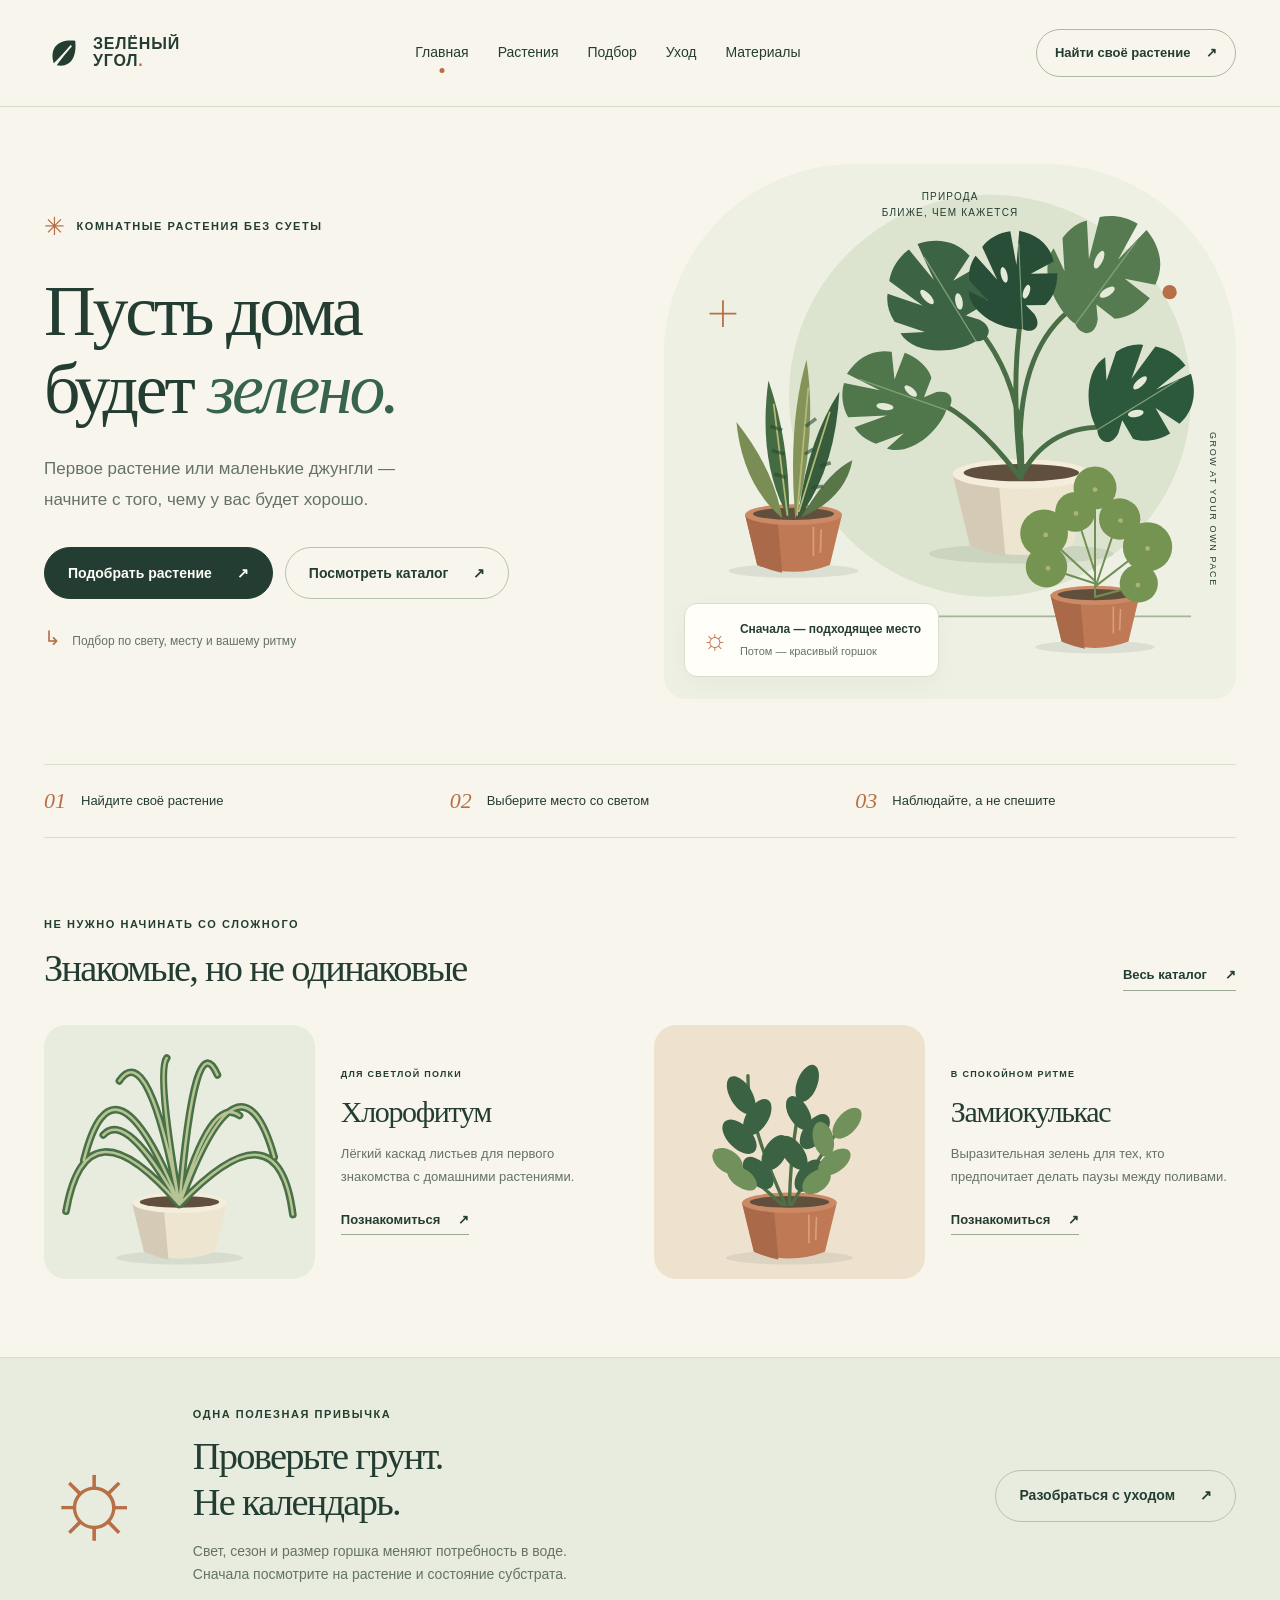
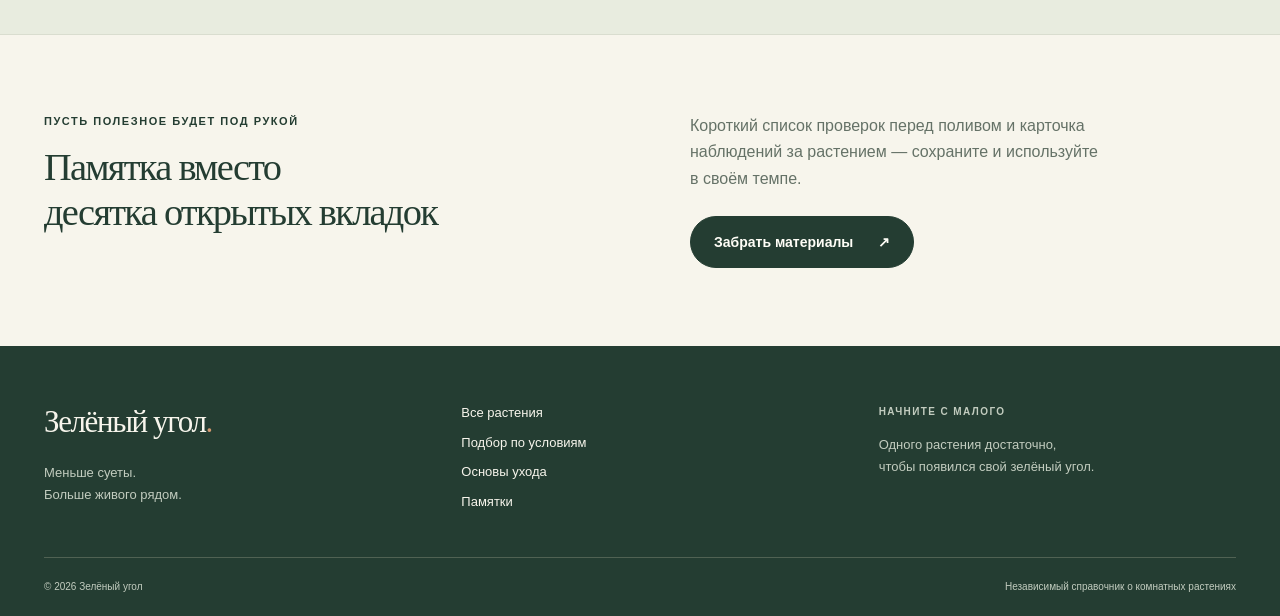
==== index.html @ b801e785 "Create Green Corner plant guide" ====
<!doctype html>
<html lang="ru"><head><meta charset="utf-8"><meta name="viewport" content="width=device-width,initial-scale=1"><meta name="theme-color" content="#243d32"><title>Растения для вашего дома — Зелёный угол</title><meta name="description" content="Выберите комнатное растение под условия своего дома. Простой подбор, понятный уход и полезные памятки."><link rel="icon" href="assets/favicon.svg" type="image/svg+xml"><link rel="stylesheet" href="assets/styles.css"><script src="assets/app.js" defer></script></head>
<body><a class="skip-link" href="#main">К содержанию</a><header class="site-header"><div class="shell header-inner"><a class="brand" href="index.html" aria-label="Зелёный угол — главная"><svg viewBox="0 0 40 40" aria-hidden="true"><path d="M10 30C5 13 16 5 32 7c2 17-5 28-19 25L28 12Z" fill="currentColor"/><path d="M8 35 28 12" stroke="#f7f5ec" stroke-width="2"/></svg><span>ЗЕЛЁНЫЙ<br>УГОЛ<span class="brand-dot">.</span></span></a><button class="menu-toggle" type="button" aria-expanded="false" aria-controls="site-nav">Меню <span aria-hidden="true">☰</span></button><nav id="site-nav" class="site-nav" aria-label="Основная навигация"><a href="index.html" aria-current="page">Главная</a><a href="catalog.html" >Растения</a><a href="selector.html" >Подбор</a><a href="care.html" >Уход</a><a href="materials.html" >Материалы</a></nav><a class="header-cta" href="selector.html">Найти своё растение <span aria-hidden="true">↗</span></a></div></header>
<main id="main">
<section class="shell hero"><div class="hero-copy"><div class="eyebrow"><span class="small-sun" aria-hidden="true">✳</span> КОМНАТНЫЕ РАСТЕНИЯ БЕЗ СУЕТЫ</div><h1>Пусть дома<br>будет <em>зелено.</em></h1><p class="lede">Первое растение или маленькие джунгли —<br class="desktop-only"> начните с того, чему у вас будет хорошо.</p><div class="button-row"><a class="button " href="selector.html">Подобрать растение <span aria-hidden="true">↗</span></a><a class="button button-secondary" href="catalog.html">Посмотреть каталог <span aria-hidden="true">↗</span></a></div><p class="hero-footnote"><span aria-hidden="true">↳</span> Подбор по свету, месту и вашему ритму</p></div><div class="hero-art"><div class="art-label">ПРИРОДА<br>БЛИЖЕ, ЧЕМ КАЖЕТСЯ</div><svg viewBox="0 0 640 590" role="img" aria-label="Комнатные растения в терракотовом и светлом горшках"><circle cx="365" cy="255" r="225" fill="#dce3ce"/><path d="M60 502h530" stroke="#a7b59b" stroke-width="2"/><use href="assets/plants.svg#snake" x="-10" y="175" width="310" height="310"/><use href="assets/plants.svg#monstera" x="180" y="20" width="440" height="480"/><use href="assets/plants.svg#pilea" x="340" y="285" width="285" height="280"/><path d="M66 148v30m-15-15h30" stroke="#b76f46" stroke-width="2"/><circle cx="566" cy="139" r="8" fill="#b76f46"/></svg><div class="art-note"><span class="note-icon" aria-hidden="true">☼</span><div><strong>Сначала — подходящее место</strong><span>Потом — красивый горшок</span></div></div><span class="vertical-label">GROW AT YOUR OWN PACE</span></div></section>
<div class="shell steps-strip"><div><span>01</span> Найдите своё растение</div><div><span>02</span> Выберите место со светом</div><div><span>03</span> Наблюдайте, а не спешите</div></div>
<section class="section shell"><div class="section-heading"><div><span class="eyebrow">НЕ НУЖНО НАЧИНАТЬ СО СЛОЖНОГО</span><h2>Знакомые, но не одинаковые</h2></div><a class="text-link" href="catalog.html">Весь каталог <span aria-hidden="true">↗</span></a></div><div class="featured-grid"><a class="feature-plant" href="catalog.html#spider"><div class="feature-picture"><svg class="plant-art " viewBox="0 0 320 300" role="img" aria-label="Иллюстрация растения"><use href="assets/plants.svg#spider"></use></svg></div><div><span class="eyebrow">ДЛЯ СВЕТЛОЙ ПОЛКИ</span><h3>Хлорофитум</h3><p>Лёгкий каскад листьев для первого знакомства с домашними растениями.</p><span class="text-link">Познакомиться <span aria-hidden="true">↗</span></span></div></a><a class="feature-plant" href="catalog.html#zz"><div class="feature-picture sand"><svg class="plant-art " viewBox="0 0 320 300" role="img" aria-label="Иллюстрация растения"><use href="assets/plants.svg#zz"></use></svg></div><div><span class="eyebrow">В СПОКОЙНОМ РИТМЕ</span><h3>Замиокулькас</h3><p>Выразительная зелень для тех, кто предпочитает делать паузы между поливами.</p><span class="text-link">Познакомиться <span aria-hidden="true">↗</span></span></div></a></div></section>
<section class="care-banner"><div class="shell banner-inner"><span class="banner-number" aria-hidden="true">☼</span><div><span class="eyebrow">ОДНА ПОЛЕЗНАЯ ПРИВЫЧКА</span><h2>Проверьте грунт.<br>Не календарь.</h2><p>Свет, сезон и размер горшка меняют потребность в воде.<br>Сначала посмотрите на растение и состояние субстрата.</p></div><a class="button button-secondary" href="care.html">Разобраться с уходом <span aria-hidden="true">↗</span></a></div></section>
<section class="section shell closing"><div><span class="eyebrow">ПУСТЬ ПОЛЕЗНОЕ БУДЕТ ПОД РУКОЙ</span><h2>Памятка вместо<br>десятка открытых вкладок</h2></div><div><p>Короткий список проверок перед поливом и карточка наблюдений за растением — сохраните и используйте в своём темпе.</p><a class="button " href="materials.html">Забрать материалы <span aria-hidden="true">↗</span></a></div></section></main><footer class="site-footer"><div class="shell footer-top"><div><a class="footer-brand" href="index.html">Зелёный угол<span>.</span></a><p>Меньше суеты.<br>Больше живого рядом.</p></div><div class="footer-links"><a href="catalog.html">Все растения</a><a href="selector.html">Подбор по условиям</a><a href="care.html">Основы ухода</a><a href="materials.html">Памятки</a></div><div class="footer-note"><span class="eyebrow">НАЧНИТЕ С МАЛОГО</span><p>Одного растения достаточно,<br>чтобы появился свой зелёный угол.</p></div></div><div class="shell footer-bottom"><span>© 2026 Зелёный угол</span><span>Независимый справочник о комнатных растениях</span></div></footer></body></html>
---- assets/styles.css ----
:root{--paper:#f7f5ec;--ink:#243d32;--green:#37644a;--muted:#657267;--line:#d9ddcf;--sage:#e8ecdf;--sand:#eee2cf;--orange:#b76f46;--white:#fffef9;--radius:22px}*{box-sizing:border-box}html{scroll-behavior:smooth;scroll-padding-top:110px}body{margin:0;background:var(--paper);color:var(--ink);font-family:"Segoe UI",Arial,sans-serif;font-size:16px;line-height:1.65}a{color:inherit;text-decoration:none}button,input{font:inherit}button,a,input,summary{-webkit-tap-highlight-color:transparent}a:focus-visible,button:focus-visible,summary:focus-visible,input:focus-visible{outline:3px solid var(--orange);outline-offset:5px}button{cursor:pointer}button:disabled{cursor:default}h1,h2,h3,p{margin:0}h1,h2,h3{font-weight:400}h1,h2,h3,.footer-brand{font-family:Georgia,"Times New Roman",serif;letter-spacing:-.045em}h1{font-size:clamp(46px,5.6vw,84px);line-height:1.09}h2{font-size:clamp(31px,3vw,44px);line-height:1.18}h3{font-size:30px;line-height:1.2}em{font-weight:400;color:var(--green)}p{color:var(--muted)}.shell{width:min(1240px,calc(100% - 88px));margin-inline:auto}.eyebrow{font-size:11px;line-height:1.5;font-weight:700;letter-spacing:.14em;display:block}.lede{font-size:18px;line-height:1.8;max-width:650px}.site-header{background:var(--paper);border-bottom:1px solid var(--line)}.header-inner{min-height:106px;display:flex;align-items:center;gap:40px;justify-content:space-between}.brand{display:flex;align-items:center;gap:10px;line-height:1.04;font-weight:800;font-size:16px;letter-spacing:.05em;flex-shrink:0}.brand svg{width:39px;height:39px}.brand-dot{color:var(--orange)}.site-nav{display:flex;align-items:center;gap:29px;font-size:14px}.site-nav a{padding:10px 0;position:relative}.site-nav a[aria-current=page]:after{content:"";position:absolute;width:5px;height:5px;border-radius:50%;background:var(--orange);bottom:2px;left:50%;transform:translateX(-50%)}.site-nav a:hover{color:var(--orange)}.header-cta{font-size:13px;font-weight:600;padding:12px 18px;border:1px solid #aeb8a8;border-radius:100px;white-space:nowrap}.header-cta span{margin-left:12px}.header-cta:hover{background:var(--sage)}.menu-toggle{display:none}.skip-link{position:absolute;left:24px;top:-70px;z-index:20;background:var(--ink);color:white;padding:12px 20px;border-radius:8px}.skip-link:focus{top:10px}.hero{display:grid;grid-template-columns:1.05fr 1fr;align-items:center;gap:20px;padding-block:57px 65px}.hero-copy{padding-block:20px}.hero .eyebrow{display:flex;align-items:center;gap:10px;margin-bottom:27px}.small-sun{font-size:25px;color:var(--orange);font-weight:400}.hero h1{margin-bottom:26px}.hero .lede{font-size:17px}.button-row{display:flex;gap:12px;flex-wrap:wrap;align-items:center}.hero .button-row{margin-top:32px}.button{display:inline-flex;align-items:center;justify-content:center;gap:25px;min-height:52px;padding:13px 23px;background:var(--ink);color:#fffef7;border:1px solid var(--ink);border-radius:100px;font-size:14px;font-weight:600;line-height:1.5;transition:background .18s,transform .18s;max-width:100%}.button:hover{background:#365c46;transform:translateY(-2px)}.button-secondary{color:var(--ink);background:transparent;border-color:#b9c2b0}.button-secondary:hover{background:var(--sage)}.hero-footnote{font-size:12px;margin-top:23px}.hero-footnote span{color:var(--orange);font-size:20px;margin-right:8px}.hero-art{position:relative;min-width:0;background:#edf0e3;border-radius:190px 190px 22px 22px;overflow:hidden;align-self:stretch;min-height:535px}.hero-art>svg{display:block;width:100%;height:100%;max-height:590px;position:absolute;bottom:0}.art-label{position:absolute;top:37px;left:38px;z-index:1;font-size:10px;line-height:1.55;letter-spacing:.12em}.art-note{position:absolute;bottom:22px;left:20px;display:flex;align-items:center;gap:12px;padding:13px 17px;background:var(--white);border:1px solid var(--line);border-radius:13px;box-shadow:0 8px 25px #243d3208}.art-note strong{display:block;font-size:12px;font-weight:600}.art-note div>span{display:block;font-size:11px;color:var(--muted);margin-top:2px}.note-icon{font-size:28px;color:var(--orange)}.vertical-label{position:absolute;right:16px;top:50%;writing-mode:vertical-rl;font-size:9px;letter-spacing:.18em}.steps-strip{display:grid;grid-template-columns:repeat(3,1fr);border-block:1px solid var(--line);padding:23px 0;gap:25px;font-size:13px}.steps-strip>div{display:flex;gap:15px;align-items:center}.steps-strip span{font:italic 22px Georgia,serif;color:var(--orange)}.section{padding-block:78px}.section-heading{display:flex;justify-content:space-between;align-items:end;gap:30px;margin-bottom:34px}.section-heading .eyebrow{margin-bottom:13px}.text-link{display:inline-flex;gap:18px;align-items:center;font-size:13px;font-weight:600;border-bottom:1px solid #9aaa95;padding-bottom:4px;width:fit-content}.text-link:hover{color:var(--orange);border-color:var(--orange)}.featured-grid{display:grid;grid-template-columns:1fr 1fr;gap:28px}.feature-plant{display:grid;grid-template-columns:.95fr 1fr;gap:26px;align-items:center}.feature-picture{border-radius:var(--radius);background:var(--sage);overflow:hidden;min-width:0}.feature-picture.sand{background:var(--sand)}.plant-art{display:block;width:100%;height:auto}.feature-plant .plant-art{transition:transform .3s}.feature-plant:hover .plant-art{transform:translateY(-5px)}.feature-plant .eyebrow{font-size:9px;margin-bottom:12px}.feature-plant h3{margin-bottom:12px}.feature-plant p{font-size:13px;line-height:1.8;margin-bottom:17px}.care-banner{background:var(--sage);border-block:1px solid var(--line)}.banner-inner{display:flex;align-items:center;gap:48px;padding-block:48px}.banner-number{font-size:110px;line-height:1;color:var(--orange);font-family:Georgia,serif}.banner-inner h2{margin-block:12px 15px}.banner-inner p{font-size:14px}.banner-inner>.button{margin-left:auto;flex-shrink:0}.closing{display:grid;grid-template-columns:1fr 1fr;gap:100px}.closing .eyebrow{margin-bottom:15px}.closing p{margin-bottom:24px;max-width:420px}.site-footer{background:var(--ink);color:var(--paper);padding-top:50px}.footer-top{display:grid;grid-template-columns:1fr 1fr 1fr;gap:60px;padding-bottom:45px}.footer-brand{font-size:31px}.footer-brand span{color:#d4986f}.site-footer p{color:#c2ccbf;font-size:13px;margin-top:15px}.footer-links{display:grid;align-content:start;gap:8px;font-size:13px;padding-top:6px}.footer-links a:hover{text-decoration:underline}.footer-note{padding-top:8px}.footer-note .eyebrow{font-size:10px;color:#c2ccbf}.footer-bottom{display:flex;justify-content:space-between;gap:20px;border-top:1px solid #506253;padding-block:21px;font-size:10px;color:#c2ccbf}.page-intro{padding-block:60px 48px}.page-intro .eyebrow{color:var(--orange);margin-bottom:23px}.page-intro h1{font-size:clamp(44px,5vw,70px);margin-bottom:25px}.page-intro .lede{font-size:16px;max-width:680px}.catalog-section{padding-bottom:28px}.catalog-toolbar{display:flex;gap:20px;justify-content:space-between;align-items:center;border-top:1px solid var(--line);padding-block:19px 30px}.catalog-toolbar p{font-size:12px}.plant-grid{display:grid;grid-template-columns:repeat(3,1fr);gap:28px}.plant-card{background:var(--white);border:1px solid var(--line);border-radius:var(--radius);overflow:hidden;scroll-margin-top:30px}.plant-picture{position:relative;background:#e9eddf}.tone-1{background:#ece3d3}.tone-2{background:#e2e9e0}.plant-picture>.plant-art{height:275px;padding:15px 28px 33px}.plant-index{position:absolute;left:22px;top:16px;font:italic 18px Georgia,serif;color:#6b7867}.plant-picture-tag{display:block;position:absolute;bottom:15px;left:22px;right:15px;font-size:10px}.plant-card-body{padding:25px 25px 15px}.latin{font-size:10px;letter-spacing:.02em;margin-bottom:5px;font-style:italic}.plant-card h2{font-size:30px;margin-bottom:16px}.plant-card-body>p:not(.latin){font-size:13px;min-height:115px}.plant-facts{margin:22px 0 0;font-size:11px}.plant-facts>div{display:grid;grid-template-columns:48px 1fr;gap:12px;border-top:1px solid var(--line);padding-block:10px}.plant-facts dt{color:var(--muted)}.plant-facts dd{margin:0}.plant-card details{border-top:1px solid var(--line);margin-top:0;padding-top:12px}.plant-card summary{display:flex;justify-content:space-between;gap:10px;cursor:pointer;font-size:11px;font-weight:600;list-style:none;padding-block:3px}.plant-card summary::-webkit-details-marker{display:none}.plant-card details[open] summary>span{transform:rotate(45deg)}.plant-card details p{margin-block:15px;font-size:12px}.source-link{font-size:10px;text-decoration:underline;text-underline-offset:4px}.mini-cta{display:flex;justify-content:space-between;align-items:center;border-top:1px solid var(--line);gap:30px}.mini-cta .eyebrow{color:var(--orange);margin-bottom:12px}.mini-cta p{font-size:14px;margin-top:12px}.selector-layout{display:grid;grid-template-columns:320px 1fr;gap:90px;padding-bottom:80px}.selector-aside{align-self:start;background:var(--sage);border-radius:var(--radius);padding:25px 28px 32px}.aside-art{margin-inline:20px}.selector-aside h2{font-size:30px;margin-top:10px}.selector-aside p{font-size:13px;margin-block:18px}.selector-aside .text-link{font-size:11px}.quiz fieldset{border:0;border-top:1px solid var(--line);margin:0 0 32px;padding:23px 0 0;min-width:0}.quiz legend{font-size:18px;font-weight:600;padding:0 0 14px;line-height:1.5;float:left;width:100%}.quiz legend+*{clear:both}.quiz legend>span{font:italic 20px Georgia,serif;color:var(--orange);margin-right:12px}.choice{display:flex;gap:14px;align-items:center;border:1px solid var(--line);background:var(--white);border-radius:12px;padding:16px 19px;margin-top:10px;cursor:pointer}.choice:has(input:checked){background:#e6eddf;border-color:var(--green)}.choice:hover{border-color:#8a9b81}.choice input{accent-color:var(--green);width:17px;height:17px;margin:0;flex-shrink:0}.choice strong{font-size:13px;display:block;font-weight:600}.choice small{color:var(--muted);font-size:11px;display:block;margin-top:3px}.form-note{font-size:11px;margin-top:14px}.plant-result{background:var(--white);border:1px solid var(--line);border-radius:var(--radius);padding:35px;scroll-margin-top:30px}.plant-result h2{margin-block:13px 18px;font-size:43px}.plant-result>p{font-size:14px}.plant-result .plant-art{max-width:280px;margin:auto}.result-note{font-size:12px!important;border-top:1px solid var(--line);padding-top:20px;margin-bottom:25px}.plant-result .button-row{gap:10px}.plant-result .button{font-size:12px;padding-inline:18px;gap:15px}.care-layout{display:grid;grid-template-columns:245px 1fr;gap:80px;padding-block:10px 80px}.care-toc{display:grid;align-content:start;gap:14px;font-size:13px;position:sticky;top:25px;align-self:start}.care-toc .eyebrow{font-size:9px;margin-bottom:8px;color:var(--muted)}.care-toc a:hover{color:var(--orange)}.care-articles{max-width:760px}.care-articles article{border-top:1px solid var(--line);padding-block:30px 40px;scroll-margin-top:25px}.article-number{font-size:10px;font-weight:700;letter-spacing:.12em;color:var(--orange);display:block;margin-bottom:18px}.care-articles h2{font-size:38px;margin-bottom:23px}.care-articles p{margin-top:17px;font-size:15px}.article-takeaway{background:var(--sage);border-left:3px solid var(--green);padding:20px 24px;color:var(--ink)}.light-diagram{display:flex;gap:35px;align-items:center;background:var(--white);border:1px solid var(--line);padding:26px 32px;margin-top:25px;border-radius:15px}.window-shape{border:2px solid var(--orange);width:75px;height:95px;font-size:40px;display:grid;place-content:center;color:var(--orange);flex-shrink:0}.light-diagram>div:last-child{display:flex;align-items:center;gap:20px;flex-wrap:wrap}.light-diagram span{font-size:9px;letter-spacing:.1em}.light-dots{color:#9bab85;font-size:23px;letter-spacing:.12em}.care-steps{padding-left:20px;color:var(--muted);font-size:14px}.care-steps li{padding:7px 0 7px 8px}.care-steps strong{color:var(--ink);font-weight:600}.care-articles .text-link{margin-top:20px}.observation-card{border:1px solid var(--line);padding:22px;border-radius:13px;margin-block:22px}.observation-card p{margin-top:10px;font-size:14px}.sources-block ul{list-style:none;padding:0;font-size:13px}.sources-block li{margin-top:10px;text-decoration:underline;text-underline-offset:4px}.downloads-section{border-top:1px solid var(--line)}.download-card{display:grid;grid-template-columns:1fr 1.15fr;gap:90px;padding:55px 55px 65px;align-items:center}.download-card+.download-card{border-top:1px solid var(--line)}.paper-preview{max-width:330px;width:100%;min-height:360px;padding:30px 30px 35px;background:#e1e8d6;box-shadow:8px 10px 0 #dee0d380;transform:rotate(-3deg);position:relative;justify-self:center}.paper-preview>span:first-child{display:block;font-size:9px;letter-spacing:.12em}.paper-preview h2{font-size:48px;margin-top:35px;line-height:1.05}.paper-preview p{font-size:12px;margin-top:25px;line-height:2.3;color:var(--ink)}.paper-leaf{position:absolute;right:24px;bottom:22px;color:var(--orange);font-size:38px}.paper-preview.passport{background:#ecdfcc;transform:rotate(3deg)}.download-copy .eyebrow{color:var(--orange);margin-bottom:18px}.download-copy h2{font-size:40px;margin-bottom:22px}.download-copy>p{font-size:15px;max-width:430px}.file-meta{display:block;font-size:10px;margin-block:23px;color:var(--muted)}.reverse .paper-preview{grid-column:2;grid-row:1}.reverse .download-copy{grid-column:1;grid-row:1}[hidden]{display:none!important}
.hero-art .art-label{left:50%;top:25px;transform:translateX(-50%);text-align:center;white-space:nowrap}
@media(min-width:1500px){.hero{padding-block:75px}.hero-art{min-height:580px}}
@media(max-width:1100px){.shell{width:calc(100% - 56px)}.header-inner{gap:20px}.site-nav{gap:20px}.header-cta{display:none}.hero{gap:30px}.hero-art{min-height:480px}.hero h1{font-size:68px}.hero .button{font-size:12px;gap:12px;padding-inline:18px}.featured-grid{gap:35px}.feature-plant{grid-template-columns:1fr;gap:20px}.feature-picture .plant-art{height:260px}.plant-grid{grid-template-columns:repeat(2,1fr)}.plant-card-body>p:not(.latin){min-height:85px}.selector-layout{grid-template-columns:260px 1fr;gap:45px}.care-layout{grid-template-columns:190px 1fr;gap:45px}.download-card{gap:55px;padding-inline:20px}.closing{gap:50px}.banner-inner{gap:30px}.banner-number{font-size:80px}.banner-inner p br{display:none}}
@media(max-width:760px){html{scroll-padding-top:25px}.shell{width:calc(100% - 40px)}.header-inner{min-height:83px;flex-wrap:wrap;gap:0;position:relative}.brand{font-size:13px}.brand svg{width:32px;height:32px}.menu-toggle{display:flex;gap:14px;align-items:center;font-size:12px;border:1px solid #b7c2af;border-radius:50px;background:transparent;color:var(--ink);padding:8px 15px}.site-nav{display:none;width:100%;padding:10px 0 22px;gap:0;justify-content:space-between;border-top:1px solid var(--line);margin-top:13px;flex-wrap:wrap;font-size:12px}.site-nav.is-open{display:flex}.site-nav a{padding:12px 8px}.hero{grid-template-columns:1fr;padding-block:35px 35px;gap:30px}.hero-copy{padding-block:0}.hero .eyebrow{font-size:9px;letter-spacing:.1em;margin-bottom:20px}.hero h1{font-size:clamp(52px,11vw,70px);margin-bottom:20px}.hero .lede{font-size:15px}.desktop-only{display:none}.hero .button-row{margin-top:24px}.hero .button{font-size:12px;min-height:48px}.hero-footnote{font-size:10px;margin-top:17px}.hero-art{min-height:390px;border-radius:140px 140px 18px 18px;max-width:510px;width:100%;justify-self:center}.art-label{top:25px;left:27px;font-size:8px}.art-note{bottom:16px;left:14px;padding:10px 13px;gap:10px}.art-note strong{font-size:10px}.art-note div>span{font-size:9px}.note-icon{font-size:24px}.vertical-label{font-size:7px;right:13px}.steps-strip{grid-template-columns:1fr;gap:10px;padding-block:20px;font-size:12px}.steps-strip span{font-size:20px}.section{padding-block:46px}.section-heading{align-items:start;flex-direction:column;gap:18px;margin-bottom:26px}.section-heading .eyebrow{font-size:9px}h2{font-size:33px}.featured-grid{grid-template-columns:1fr;gap:30px}.feature-plant{grid-template-columns:.9fr 1fr;gap:20px}.feature-picture .plant-art{height:auto}.feature-plant .eyebrow{font-size:8px;margin-bottom:8px;letter-spacing:.1em}.feature-plant h3{font-size:27px}.feature-plant p{font-size:12px;margin-bottom:12px}.feature-plant .text-link{font-size:11px}.banner-inner{padding-block:32px;display:grid;grid-template-columns:40px 1fr;gap:10px 20px}.banner-number{font-size:50px;align-self:start;margin-top:25px}.banner-inner .eyebrow{font-size:9px}.banner-inner h2{font-size:35px}.banner-inner p{font-size:13px}.banner-inner>.button{grid-column:2;margin-left:0;justify-self:start;margin-top:10px;font-size:12px}.closing{grid-template-columns:1fr;gap:23px}.closing .eyebrow{font-size:9px}.closing p{font-size:14px}.footer-top{grid-template-columns:1fr 1fr;gap:25px;padding-bottom:30px}.footer-note{grid-column:1 / -1;border-top:1px solid #506253;padding-top:22px}.footer-brand{font-size:29px}.site-footer p{font-size:12px}.footer-links{font-size:12px}.footer-bottom{flex-direction:column;gap:6px;font-size:9px}.page-intro{padding-block:38px 35px}.page-intro .eyebrow{font-size:9px;margin-bottom:18px}.page-intro h1{font-size:45px}.page-intro .lede{font-size:14px}.catalog-toolbar{align-items:start;flex-direction:column;gap:13px;padding-block:16px 23px}.catalog-toolbar .text-link{font-size:11px}.plant-grid{grid-template-columns:1fr;gap:23px}.plant-picture>.plant-art{height:270px}.plant-card-body{padding:23px}.plant-card-body>p:not(.latin){min-height:0;font-size:14px}.plant-facts{font-size:12px}.plant-card summary{font-size:12px}.plant-card details p{font-size:13px}.mini-cta{align-items:start;flex-direction:column;gap:23px}.mini-cta .eyebrow{font-size:9px}.selector-layout{grid-template-columns:1fr;gap:30px;padding-bottom:45px}.selector-aside{display:grid;grid-template-columns:90px 1fr;padding:22px;gap:0 20px}.aside-art{grid-row:1 / 4;margin:0;align-self:center}.selector-aside h2{font-size:25px;margin:0}.selector-aside p{font-size:11px;margin-block:10px}.selector-aside .text-link{font-size:10px;grid-column:2}.quiz legend{font-size:16px}.choice{padding:14px}.choice strong{font-size:12px}.choice small{font-size:10px}.plant-result{padding:25px}.plant-result h2{font-size:37px}.plant-result .button-row{align-items:stretch;flex-direction:column}.care-layout{grid-template-columns:1fr;gap:20px;padding-bottom:35px}.care-toc{position:static;border-top:1px solid var(--line);padding-top:20px;grid-template-columns:1fr 1fr;font-size:11px;gap:10px}.care-toc .eyebrow{grid-column:1 / -1}.care-articles h2{font-size:33px}.care-articles p{font-size:14px}.care-articles article{padding-block:25px 30px}.light-diagram{padding:20px;gap:20px}.window-shape{width:50px;height:75px;font-size:28px}.light-diagram>div:last-child{gap:5px;flex-direction:column;align-items:start}.light-dots{font-size:20px}.article-takeaway{padding:18px}.care-steps{font-size:13px}.download-card{grid-template-columns:1fr;gap:35px;padding:35px 0 40px}.paper-preview{max-width:265px;min-height:310px;padding:24px}.paper-preview h2{font-size:43px;margin-top:28px}.paper-preview p{font-size:10px}.download-copy h2{font-size:34px}.download-copy>p{font-size:14px}.reverse .paper-preview,.reverse .download-copy{grid-column:auto;grid-row:auto}.download-copy .eyebrow{font-size:9px}}
@media(prefers-reduced-motion:reduce){html{scroll-behavior:auto}*,*:before,*:after{transition:none!important;animation:none!important}}
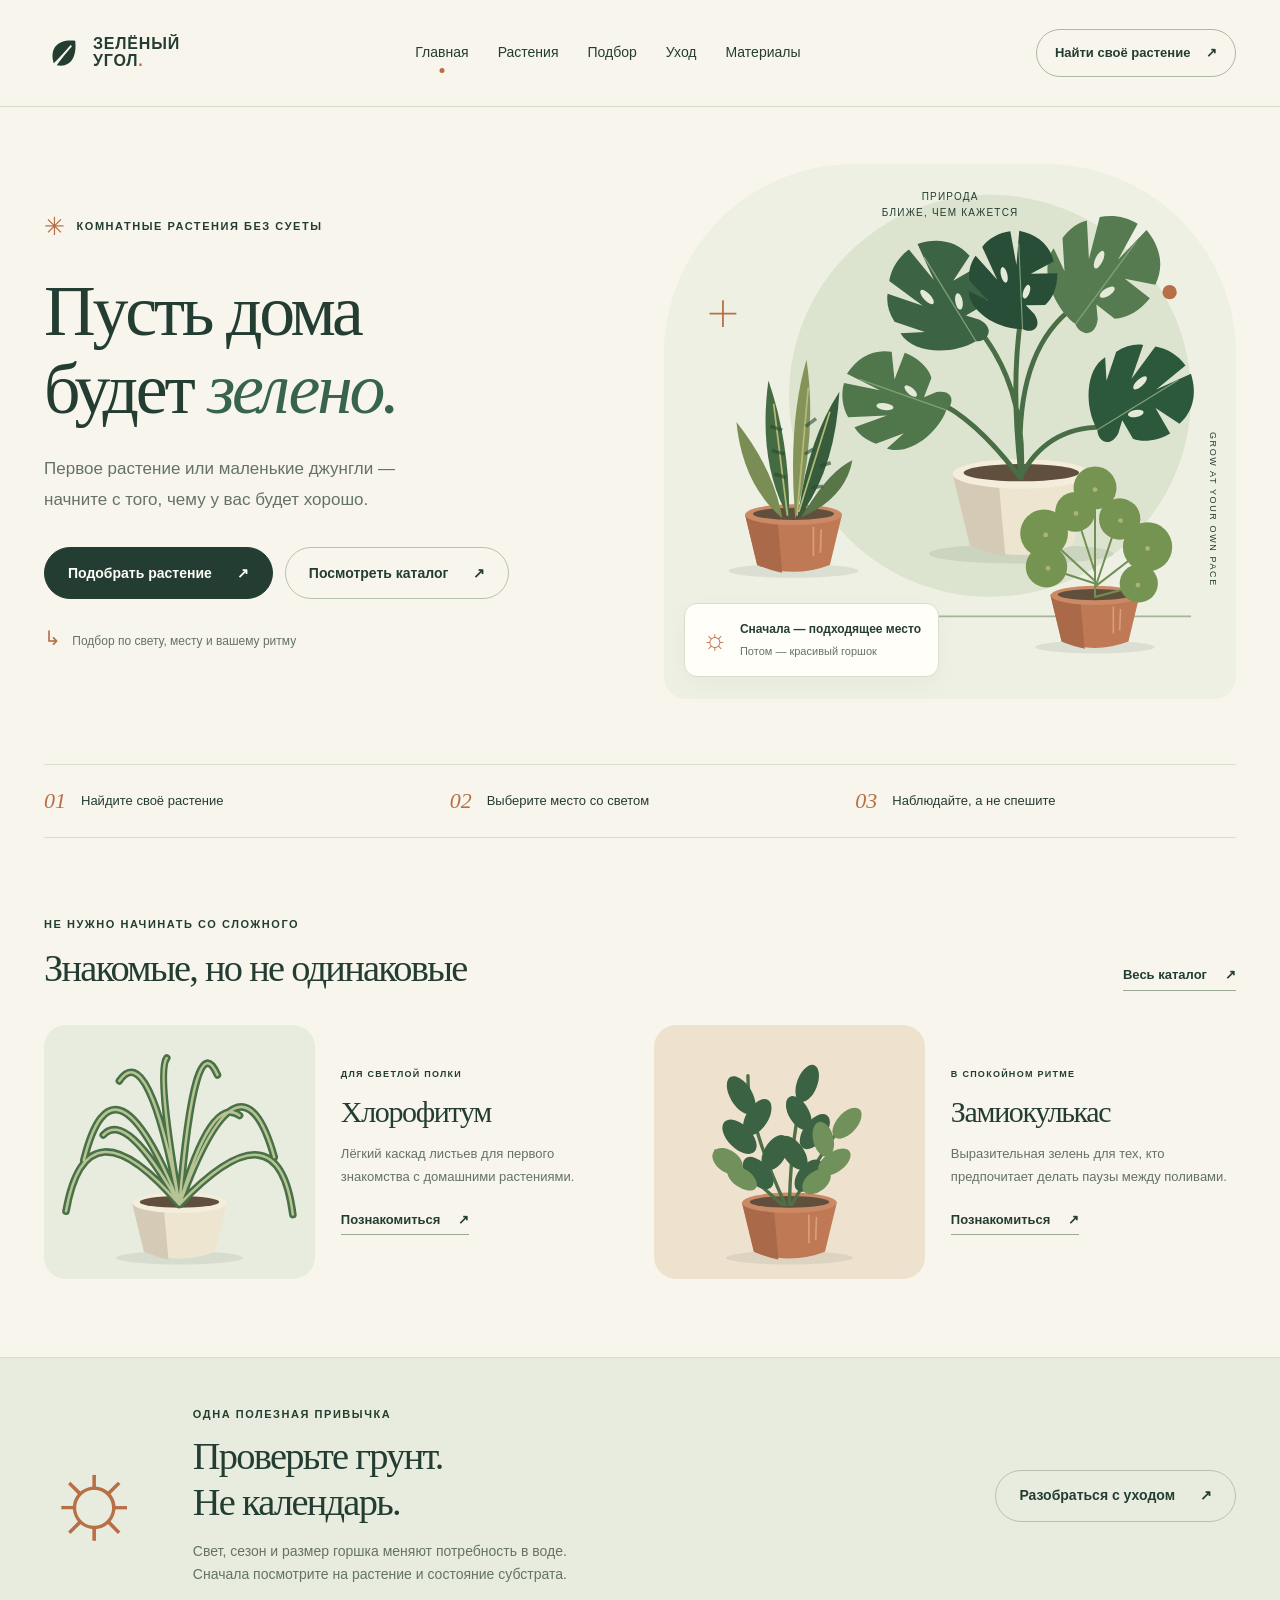
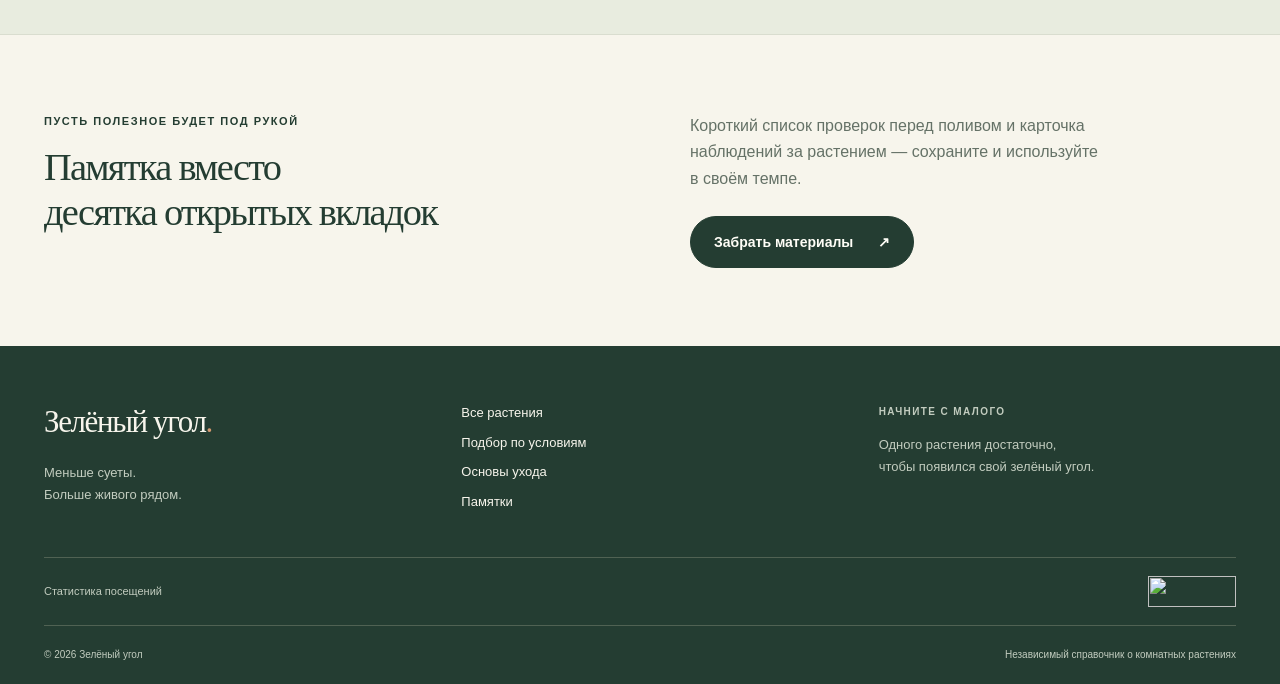
==== commit dec31b56: "Add visible LiveInternet counter to all pages" ====
--- a/index.html
+++ b/index.html
@@ -6,4 +6,13 @@
 <div class="shell steps-strip"><div><span>01</span> Найдите своё растение</div><div><span>02</span> Выберите место со светом</div><div><span>03</span> Наблюдайте, а не спешите</div></div>
 <section class="section shell"><div class="section-heading"><div><span class="eyebrow">НЕ НУЖНО НАЧИНАТЬ СО СЛОЖНОГО</span><h2>Знакомые, но не одинаковые</h2></div><a class="text-link" href="catalog.html">Весь каталог <span aria-hidden="true">↗</span></a></div><div class="featured-grid"><a class="feature-plant" href="catalog.html#spider"><div class="feature-picture"><svg class="plant-art " viewBox="0 0 320 300" role="img" aria-label="Иллюстрация растения"><use href="assets/plants.svg#spider"></use></svg></div><div><span class="eyebrow">ДЛЯ СВЕТЛОЙ ПОЛКИ</span><h3>Хлорофитум</h3><p>Лёгкий каскад листьев для первого знакомства с домашними растениями.</p><span class="text-link">Познакомиться <span aria-hidden="true">↗</span></span></div></a><a class="feature-plant" href="catalog.html#zz"><div class="feature-picture sand"><svg class="plant-art " viewBox="0 0 320 300" role="img" aria-label="Иллюстрация растения"><use href="assets/plants.svg#zz"></use></svg></div><div><span class="eyebrow">В СПОКОЙНОМ РИТМЕ</span><h3>Замиокулькас</h3><p>Выразительная зелень для тех, кто предпочитает делать паузы между поливами.</p><span class="text-link">Познакомиться <span aria-hidden="true">↗</span></span></div></a></div></section>
 <section class="care-banner"><div class="shell banner-inner"><span class="banner-number" aria-hidden="true">☼</span><div><span class="eyebrow">ОДНА ПОЛЕЗНАЯ ПРИВЫЧКА</span><h2>Проверьте грунт.<br>Не календарь.</h2><p>Свет, сезон и размер горшка меняют потребность в воде.<br>Сначала посмотрите на растение и состояние субстрата.</p></div><a class="button button-secondary" href="care.html">Разобраться с уходом <span aria-hidden="true">↗</span></a></div></section>
-<section class="section shell closing"><div><span class="eyebrow">ПУСТЬ ПОЛЕЗНОЕ БУДЕТ ПОД РУКОЙ</span><h2>Памятка вместо<br>десятка открытых вкладок</h2></div><div><p>Короткий список проверок перед поливом и карточка наблюдений за растением — сохраните и используйте в своём темпе.</p><a class="button " href="materials.html">Забрать материалы <span aria-hidden="true">↗</span></a></div></section></main><footer class="site-footer"><div class="shell footer-top"><div><a class="footer-brand" href="index.html">Зелёный угол<span>.</span></a><p>Меньше суеты.<br>Больше живого рядом.</p></div><div class="footer-links"><a href="catalog.html">Все растения</a><a href="selector.html">Подбор по условиям</a><a href="care.html">Основы ухода</a><a href="materials.html">Памятки</a></div><div class="footer-note"><span class="eyebrow">НАЧНИТЕ С МАЛОГО</span><p>Одного растения достаточно,<br>чтобы появился свой зелёный угол.</p></div></div><div class="shell footer-bottom"><span>© 2026 Зелёный угол</span><span>Независимый справочник о комнатных растениях</span></div></footer></body></html>
+<section class="section shell closing"><div><span class="eyebrow">ПУСТЬ ПОЛЕЗНОЕ БУДЕТ ПОД РУКОЙ</span><h2>Памятка вместо<br>десятка открытых вкладок</h2></div><div><p>Короткий список проверок перед поливом и карточка наблюдений за растением — сохраните и используйте в своём темпе.</p><a class="button " href="materials.html">Забрать материалы <span aria-hidden="true">↗</span></a></div></section></main><footer class="site-footer"><div class="shell footer-top"><div><a class="footer-brand" href="index.html">Зелёный угол<span>.</span></a><p>Меньше суеты.<br>Больше живого рядом.</p></div><div class="footer-links"><a href="catalog.html">Все растения</a><a href="selector.html">Подбор по условиям</a><a href="care.html">Основы ухода</a><a href="materials.html">Памятки</a></div><div class="footer-note"><span class="eyebrow">НАЧНИТЕ С МАЛОГО</span><p>Одного растения достаточно,<br>чтобы появился свой зелёный угол.</p></div></div><div class="shell footer-counter"><span>Статистика посещений</span><div class="liveinternet-counter"><!--LiveInternet counter--><a href="https://www.liveinternet.ru/click"
+target="_blank"><img id="licnt6191" width="88" height="31" style="border:0" 
+title="LiveInternet: показано число просмотров за 24 часа, посетителей за 24 часа и за сегодня"
+src="[data-uri]"
+alt=""/></a><script>(function(d,s){d.getElementById("licnt6191").src=
+"https://counter.yadro.ru/hit?t11.16;r"+escape(d.referrer)+
+((typeof(s)=="undefined")?"":";s"+s.width+"*"+s.height+"*"+
+(s.colorDepth?s.colorDepth:s.pixelDepth))+";u"+escape(d.URL)+
+";h"+escape(d.title.substring(0,150))+";"+Math.random()})
+(document,screen)</script><!--/LiveInternet--></div></div><div class="shell footer-bottom"><span>© 2026 Зелёный угол</span><span>Независимый справочник о комнатных растениях</span></div></footer></body></html>
--- a/assets/styles.css
+++ b/assets/styles.css
@@ -4,3 +4,5 @@
 @media(max-width:1100px){.shell{width:calc(100% - 56px)}.header-inner{gap:20px}.site-nav{gap:20px}.header-cta{display:none}.hero{gap:30px}.hero-art{min-height:480px}.hero h1{font-size:68px}.hero .button{font-size:12px;gap:12px;padding-inline:18px}.featured-grid{gap:35px}.feature-plant{grid-template-columns:1fr;gap:20px}.feature-picture .plant-art{height:260px}.plant-grid{grid-template-columns:repeat(2,1fr)}.plant-card-body>p:not(.latin){min-height:85px}.selector-layout{grid-template-columns:260px 1fr;gap:45px}.care-layout{grid-template-columns:190px 1fr;gap:45px}.download-card{gap:55px;padding-inline:20px}.closing{gap:50px}.banner-inner{gap:30px}.banner-number{font-size:80px}.banner-inner p br{display:none}}
 @media(max-width:760px){html{scroll-padding-top:25px}.shell{width:calc(100% - 40px)}.header-inner{min-height:83px;flex-wrap:wrap;gap:0;position:relative}.brand{font-size:13px}.brand svg{width:32px;height:32px}.menu-toggle{display:flex;gap:14px;align-items:center;font-size:12px;border:1px solid #b7c2af;border-radius:50px;background:transparent;color:var(--ink);padding:8px 15px}.site-nav{display:none;width:100%;padding:10px 0 22px;gap:0;justify-content:space-between;border-top:1px solid var(--line);margin-top:13px;flex-wrap:wrap;font-size:12px}.site-nav.is-open{display:flex}.site-nav a{padding:12px 8px}.hero{grid-template-columns:1fr;padding-block:35px 35px;gap:30px}.hero-copy{padding-block:0}.hero .eyebrow{font-size:9px;letter-spacing:.1em;margin-bottom:20px}.hero h1{font-size:clamp(52px,11vw,70px);margin-bottom:20px}.hero .lede{font-size:15px}.desktop-only{display:none}.hero .button-row{margin-top:24px}.hero .button{font-size:12px;min-height:48px}.hero-footnote{font-size:10px;margin-top:17px}.hero-art{min-height:390px;border-radius:140px 140px 18px 18px;max-width:510px;width:100%;justify-self:center}.art-label{top:25px;left:27px;font-size:8px}.art-note{bottom:16px;left:14px;padding:10px 13px;gap:10px}.art-note strong{font-size:10px}.art-note div>span{font-size:9px}.note-icon{font-size:24px}.vertical-label{font-size:7px;right:13px}.steps-strip{grid-template-columns:1fr;gap:10px;padding-block:20px;font-size:12px}.steps-strip span{font-size:20px}.section{padding-block:46px}.section-heading{align-items:start;flex-direction:column;gap:18px;margin-bottom:26px}.section-heading .eyebrow{font-size:9px}h2{font-size:33px}.featured-grid{grid-template-columns:1fr;gap:30px}.feature-plant{grid-template-columns:.9fr 1fr;gap:20px}.feature-picture .plant-art{height:auto}.feature-plant .eyebrow{font-size:8px;margin-bottom:8px;letter-spacing:.1em}.feature-plant h3{font-size:27px}.feature-plant p{font-size:12px;margin-bottom:12px}.feature-plant .text-link{font-size:11px}.banner-inner{padding-block:32px;display:grid;grid-template-columns:40px 1fr;gap:10px 20px}.banner-number{font-size:50px;align-self:start;margin-top:25px}.banner-inner .eyebrow{font-size:9px}.banner-inner h2{font-size:35px}.banner-inner p{font-size:13px}.banner-inner>.button{grid-column:2;margin-left:0;justify-self:start;margin-top:10px;font-size:12px}.closing{grid-template-columns:1fr;gap:23px}.closing .eyebrow{font-size:9px}.closing p{font-size:14px}.footer-top{grid-template-columns:1fr 1fr;gap:25px;padding-bottom:30px}.footer-note{grid-column:1 / -1;border-top:1px solid #506253;padding-top:22px}.footer-brand{font-size:29px}.site-footer p{font-size:12px}.footer-links{font-size:12px}.footer-bottom{flex-direction:column;gap:6px;font-size:9px}.page-intro{padding-block:38px 35px}.page-intro .eyebrow{font-size:9px;margin-bottom:18px}.page-intro h1{font-size:45px}.page-intro .lede{font-size:14px}.catalog-toolbar{align-items:start;flex-direction:column;gap:13px;padding-block:16px 23px}.catalog-toolbar .text-link{font-size:11px}.plant-grid{grid-template-columns:1fr;gap:23px}.plant-picture>.plant-art{height:270px}.plant-card-body{padding:23px}.plant-card-body>p:not(.latin){min-height:0;font-size:14px}.plant-facts{font-size:12px}.plant-card summary{font-size:12px}.plant-card details p{font-size:13px}.mini-cta{align-items:start;flex-direction:column;gap:23px}.mini-cta .eyebrow{font-size:9px}.selector-layout{grid-template-columns:1fr;gap:30px;padding-bottom:45px}.selector-aside{display:grid;grid-template-columns:90px 1fr;padding:22px;gap:0 20px}.aside-art{grid-row:1 / 4;margin:0;align-self:center}.selector-aside h2{font-size:25px;margin:0}.selector-aside p{font-size:11px;margin-block:10px}.selector-aside .text-link{font-size:10px;grid-column:2}.quiz legend{font-size:16px}.choice{padding:14px}.choice strong{font-size:12px}.choice small{font-size:10px}.plant-result{padding:25px}.plant-result h2{font-size:37px}.plant-result .button-row{align-items:stretch;flex-direction:column}.care-layout{grid-template-columns:1fr;gap:20px;padding-bottom:35px}.care-toc{position:static;border-top:1px solid var(--line);padding-top:20px;grid-template-columns:1fr 1fr;font-size:11px;gap:10px}.care-toc .eyebrow{grid-column:1 / -1}.care-articles h2{font-size:33px}.care-articles p{font-size:14px}.care-articles article{padding-block:25px 30px}.light-diagram{padding:20px;gap:20px}.window-shape{width:50px;height:75px;font-size:28px}.light-diagram>div:last-child{gap:5px;flex-direction:column;align-items:start}.light-dots{font-size:20px}.article-takeaway{padding:18px}.care-steps{font-size:13px}.download-card{grid-template-columns:1fr;gap:35px;padding:35px 0 40px}.paper-preview{max-width:265px;min-height:310px;padding:24px}.paper-preview h2{font-size:43px;margin-top:28px}.paper-preview p{font-size:10px}.download-copy h2{font-size:34px}.download-copy>p{font-size:14px}.reverse .paper-preview,.reverse .download-copy{grid-column:auto;grid-row:auto}.download-copy .eyebrow{font-size:9px}}
 @media(prefers-reduced-motion:reduce){html{scroll-behavior:auto}*,*:before,*:after{transition:none!important;animation:none!important}}
+
+.footer-counter{display:flex;align-items:center;justify-content:space-between;gap:20px;padding-block:18px;border-top:1px solid #506253;color:#c2ccbf;font-size:11px}.liveinternet-counter{width:88px;min-height:31px;flex-shrink:0}.liveinternet-counter img{display:block;width:88px;height:31px}
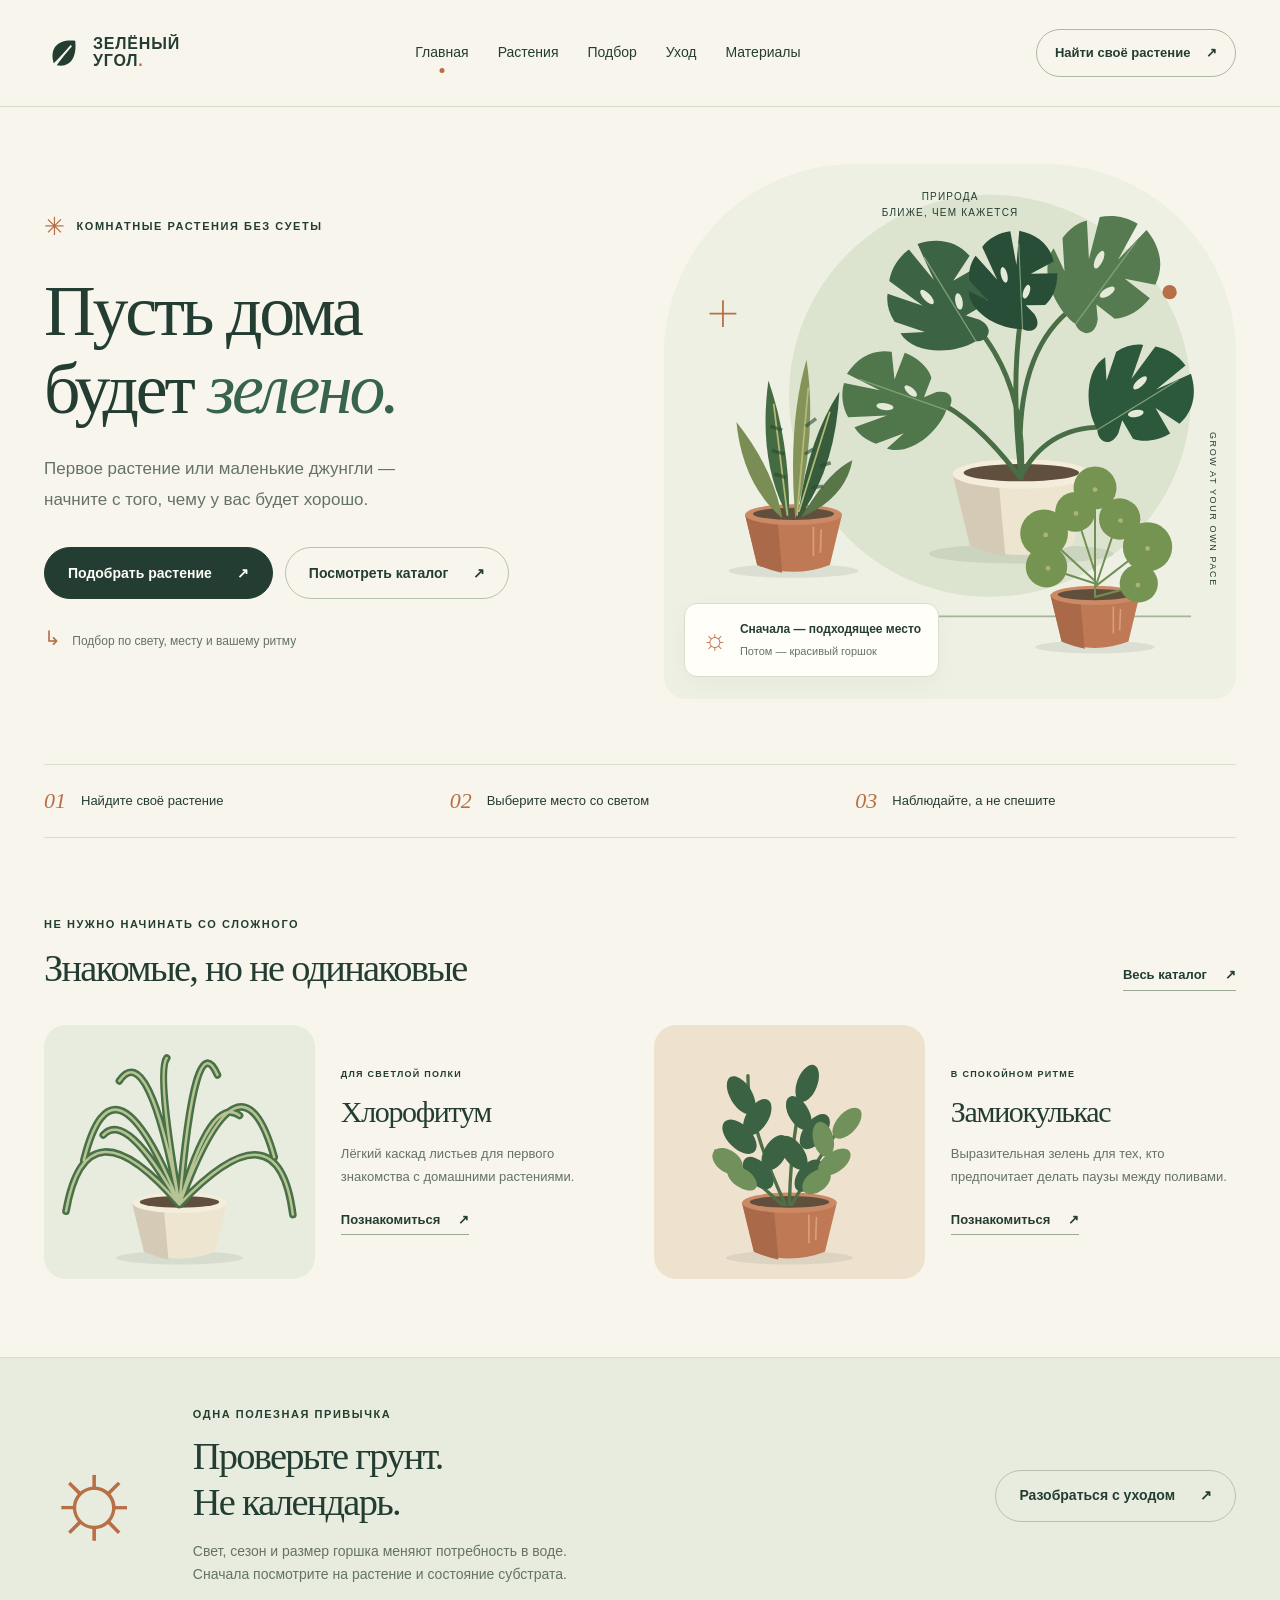
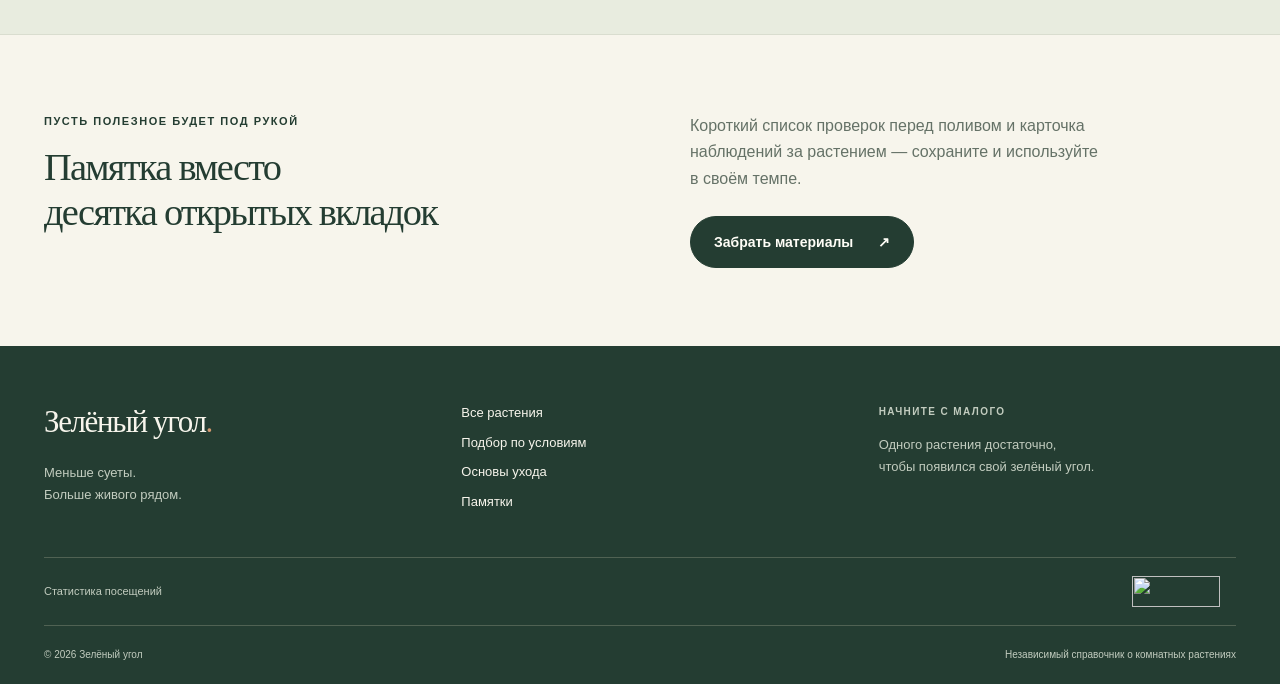
==== commit bb021f8a: "Connect Sber Ads counter and plant guide events" ====
--- a/index.html
+++ b/index.html
@@ -1,12 +1,43 @@
 <!doctype html>
 <html lang="ru"><head><meta charset="utf-8"><meta name="viewport" content="width=device-width,initial-scale=1"><meta name="theme-color" content="#243d32"><title>Растения для вашего дома — Зелёный угол</title><meta name="description" content="Выберите комнатное растение под условия своего дома. Простой подбор, понятный уход и полезные памятки."><link rel="icon" href="assets/favicon.svg" type="image/svg+xml"><link rel="stylesheet" href="assets/styles.css"><script src="assets/app.js" defer></script></head>
-<body><a class="skip-link" href="#main">К содержанию</a><header class="site-header"><div class="shell header-inner"><a class="brand" href="index.html" aria-label="Зелёный угол — главная"><svg viewBox="0 0 40 40" aria-hidden="true"><path d="M10 30C5 13 16 5 32 7c2 17-5 28-19 25L28 12Z" fill="currentColor"/><path d="M8 35 28 12" stroke="#f7f5ec" stroke-width="2"/></svg><span>ЗЕЛЁНЫЙ<br>УГОЛ<span class="brand-dot">.</span></span></a><button class="menu-toggle" type="button" aria-expanded="false" aria-controls="site-nav">Меню <span aria-hidden="true">☰</span></button><nav id="site-nav" class="site-nav" aria-label="Основная навигация"><a href="index.html" aria-current="page">Главная</a><a href="catalog.html" >Растения</a><a href="selector.html" >Подбор</a><a href="care.html" >Уход</a><a href="materials.html" >Материалы</a></nav><a class="header-cta" href="selector.html">Найти своё растение <span aria-hidden="true">↗</span></a></div></header>
+<body>
+<!-- Top100 (Kraken) Counter -->
+<script>
+    (function (w, d, c) {
+    (w[c] = w[c] || []).push(function() {
+        var options = {
+            project: 7753263,
+        };
+        try {
+            w.top100Counter = new top100(options);
+            w.dispatchEvent(new Event("green-corner:sber-ready"));
+        } catch(e) { }
+    });
+    var n = d.getElementsByTagName("script")[0],
+    s = d.createElement("script"),
+    f = function () { n.parentNode.insertBefore(s, n); };
+    s.type = "text/javascript";
+    s.async = true;
+    s.src =
+    (d.location.protocol == "https:" ? "https:" : "http:") +
+    "//st.top100.ru/top100/top100.js";
+
+    if (w.opera == "[object Opera]") {
+    d.addEventListener("DOMContentLoaded", f, false);
+} else { f(); }
+})(window, document, "_top100q");
+</script>
+<noscript>
+  <img src="//counter.rambler.ru/top100.cnt?pid=7753263" alt="Топ-100" />
+</noscript>
+<!-- END Top100 (Kraken) Counter -->
+<a class="skip-link" href="#main">К содержанию</a><header class="site-header"><div class="shell header-inner"><a class="brand" href="index.html" aria-label="Зелёный угол — главная"><svg viewBox="0 0 40 40" aria-hidden="true"><path d="M10 30C5 13 16 5 32 7c2 17-5 28-19 25L28 12Z" fill="currentColor"/><path d="M8 35 28 12" stroke="#f7f5ec" stroke-width="2"/></svg><span>ЗЕЛЁНЫЙ<br>УГОЛ<span class="brand-dot">.</span></span></a><button class="menu-toggle" type="button" aria-expanded="false" aria-controls="site-nav">Меню <span aria-hidden="true">☰</span></button><nav id="site-nav" class="site-nav" aria-label="Основная навигация"><a href="index.html" aria-current="page">Главная</a><a href="catalog.html" >Растения</a><a href="selector.html" >Подбор</a><a href="care.html" >Уход</a><a href="materials.html" >Материалы</a></nav><a class="header-cta" href="selector.html">Найти своё растение <span aria-hidden="true">↗</span></a></div></header>
 <main id="main">
 <section class="shell hero"><div class="hero-copy"><div class="eyebrow"><span class="small-sun" aria-hidden="true">✳</span> КОМНАТНЫЕ РАСТЕНИЯ БЕЗ СУЕТЫ</div><h1>Пусть дома<br>будет <em>зелено.</em></h1><p class="lede">Первое растение или маленькие джунгли —<br class="desktop-only"> начните с того, чему у вас будет хорошо.</p><div class="button-row"><a class="button " href="selector.html">Подобрать растение <span aria-hidden="true">↗</span></a><a class="button button-secondary" href="catalog.html">Посмотреть каталог <span aria-hidden="true">↗</span></a></div><p class="hero-footnote"><span aria-hidden="true">↳</span> Подбор по свету, месту и вашему ритму</p></div><div class="hero-art"><div class="art-label">ПРИРОДА<br>БЛИЖЕ, ЧЕМ КАЖЕТСЯ</div><svg viewBox="0 0 640 590" role="img" aria-label="Комнатные растения в терракотовом и светлом горшках"><circle cx="365" cy="255" r="225" fill="#dce3ce"/><path d="M60 502h530" stroke="#a7b59b" stroke-width="2"/><use href="assets/plants.svg#snake" x="-10" y="175" width="310" height="310"/><use href="assets/plants.svg#monstera" x="180" y="20" width="440" height="480"/><use href="assets/plants.svg#pilea" x="340" y="285" width="285" height="280"/><path d="M66 148v30m-15-15h30" stroke="#b76f46" stroke-width="2"/><circle cx="566" cy="139" r="8" fill="#b76f46"/></svg><div class="art-note"><span class="note-icon" aria-hidden="true">☼</span><div><strong>Сначала — подходящее место</strong><span>Потом — красивый горшок</span></div></div><span class="vertical-label">GROW AT YOUR OWN PACE</span></div></section>
 <div class="shell steps-strip"><div><span>01</span> Найдите своё растение</div><div><span>02</span> Выберите место со светом</div><div><span>03</span> Наблюдайте, а не спешите</div></div>
 <section class="section shell"><div class="section-heading"><div><span class="eyebrow">НЕ НУЖНО НАЧИНАТЬ СО СЛОЖНОГО</span><h2>Знакомые, но не одинаковые</h2></div><a class="text-link" href="catalog.html">Весь каталог <span aria-hidden="true">↗</span></a></div><div class="featured-grid"><a class="feature-plant" href="catalog.html#spider"><div class="feature-picture"><svg class="plant-art " viewBox="0 0 320 300" role="img" aria-label="Иллюстрация растения"><use href="assets/plants.svg#spider"></use></svg></div><div><span class="eyebrow">ДЛЯ СВЕТЛОЙ ПОЛКИ</span><h3>Хлорофитум</h3><p>Лёгкий каскад листьев для первого знакомства с домашними растениями.</p><span class="text-link">Познакомиться <span aria-hidden="true">↗</span></span></div></a><a class="feature-plant" href="catalog.html#zz"><div class="feature-picture sand"><svg class="plant-art " viewBox="0 0 320 300" role="img" aria-label="Иллюстрация растения"><use href="assets/plants.svg#zz"></use></svg></div><div><span class="eyebrow">В СПОКОЙНОМ РИТМЕ</span><h3>Замиокулькас</h3><p>Выразительная зелень для тех, кто предпочитает делать паузы между поливами.</p><span class="text-link">Познакомиться <span aria-hidden="true">↗</span></span></div></a></div></section>
 <section class="care-banner"><div class="shell banner-inner"><span class="banner-number" aria-hidden="true">☼</span><div><span class="eyebrow">ОДНА ПОЛЕЗНАЯ ПРИВЫЧКА</span><h2>Проверьте грунт.<br>Не календарь.</h2><p>Свет, сезон и размер горшка меняют потребность в воде.<br>Сначала посмотрите на растение и состояние субстрата.</p></div><a class="button button-secondary" href="care.html">Разобраться с уходом <span aria-hidden="true">↗</span></a></div></section>
-<section class="section shell closing"><div><span class="eyebrow">ПУСТЬ ПОЛЕЗНОЕ БУДЕТ ПОД РУКОЙ</span><h2>Памятка вместо<br>десятка открытых вкладок</h2></div><div><p>Короткий список проверок перед поливом и карточка наблюдений за растением — сохраните и используйте в своём темпе.</p><a class="button " href="materials.html">Забрать материалы <span aria-hidden="true">↗</span></a></div></section></main><footer class="site-footer"><div class="shell footer-top"><div><a class="footer-brand" href="index.html">Зелёный угол<span>.</span></a><p>Меньше суеты.<br>Больше живого рядом.</p></div><div class="footer-links"><a href="catalog.html">Все растения</a><a href="selector.html">Подбор по условиям</a><a href="care.html">Основы ухода</a><a href="materials.html">Памятки</a></div><div class="footer-note"><span class="eyebrow">НАЧНИТЕ С МАЛОГО</span><p>Одного растения достаточно,<br>чтобы появился свой зелёный угол.</p></div></div><div class="shell footer-counter"><span>Статистика посещений</span><div class="liveinternet-counter"><!--LiveInternet counter--><a href="https://www.liveinternet.ru/click"
+<section class="section shell closing"><div><span class="eyebrow">ПУСТЬ ПОЛЕЗНОЕ БУДЕТ ПОД РУКОЙ</span><h2>Памятка вместо<br>десятка открытых вкладок</h2></div><div><p>Короткий список проверок перед поливом и карточка наблюдений за растением — сохраните и используйте в своём темпе.</p><a class="button " href="materials.html">Забрать материалы <span aria-hidden="true">↗</span></a></div></section></main><footer class="site-footer"><div class="shell footer-top"><div><a class="footer-brand" href="index.html">Зелёный угол<span>.</span></a><p>Меньше суеты.<br>Больше живого рядом.</p></div><div class="footer-links"><a href="catalog.html">Все растения</a><a href="selector.html">Подбор по условиям</a><a href="care.html">Основы ухода</a><a href="materials.html">Памятки</a></div><div class="footer-note"><span class="eyebrow">НАЧНИТЕ С МАЛОГО</span><p>Одного растения достаточно,<br>чтобы появился свой зелёный угол.</p></div></div><div class="shell footer-counter"><span>Статистика посещений</span><div class="footer-counters"><div class="liveinternet-counter"><!--LiveInternet counter--><a href="https://www.liveinternet.ru/click"
 target="_blank"><img id="licnt6191" width="88" height="31" style="border:0" 
 title="LiveInternet: показано число просмотров за 24 часа, посетителей за 24 часа и за сегодня"
 src="[data-uri]"
@@ -15,4 +46,4 @@
 ((typeof(s)=="undefined")?"":";s"+s.width+"*"+s.height+"*"+
 (s.colorDepth?s.colorDepth:s.pixelDepth))+";u"+escape(d.URL)+
 ";h"+escape(d.title.substring(0,150))+";"+Math.random()})
-(document,screen)</script><!--/LiveInternet--></div></div><div class="shell footer-bottom"><span>© 2026 Зелёный угол</span><span>Независимый справочник о комнатных растениях</span></div></footer></body></html>
+(document,screen)</script><!--/LiveInternet--></div><div id="top100_widget" class="sber-counter" aria-label="Статистика Sber Ads"></div></div></div><div class="shell footer-bottom"><span>© 2026 Зелёный угол</span><span>Независимый справочник о комнатных растениях</span></div></footer></body></html>
--- a/assets/styles.css
+++ b/assets/styles.css
@@ -6,3 +6,5 @@
 @media(prefers-reduced-motion:reduce){html{scroll-behavior:auto}*,*:before,*:after{transition:none!important;animation:none!important}}
 
 .footer-counter{display:flex;align-items:center;justify-content:space-between;gap:20px;padding-block:18px;border-top:1px solid #506253;color:#c2ccbf;font-size:11px}.liveinternet-counter{width:88px;min-height:31px;flex-shrink:0}.liveinternet-counter img{display:block;width:88px;height:31px}
+
+.footer-counter{flex-wrap:wrap}.footer-counters{display:flex;align-items:center;gap:16px;flex-wrap:wrap}.sber-counter{min-height:31px;display:flex;align-items:center}.sber-counter img{max-width:120px;height:auto}
